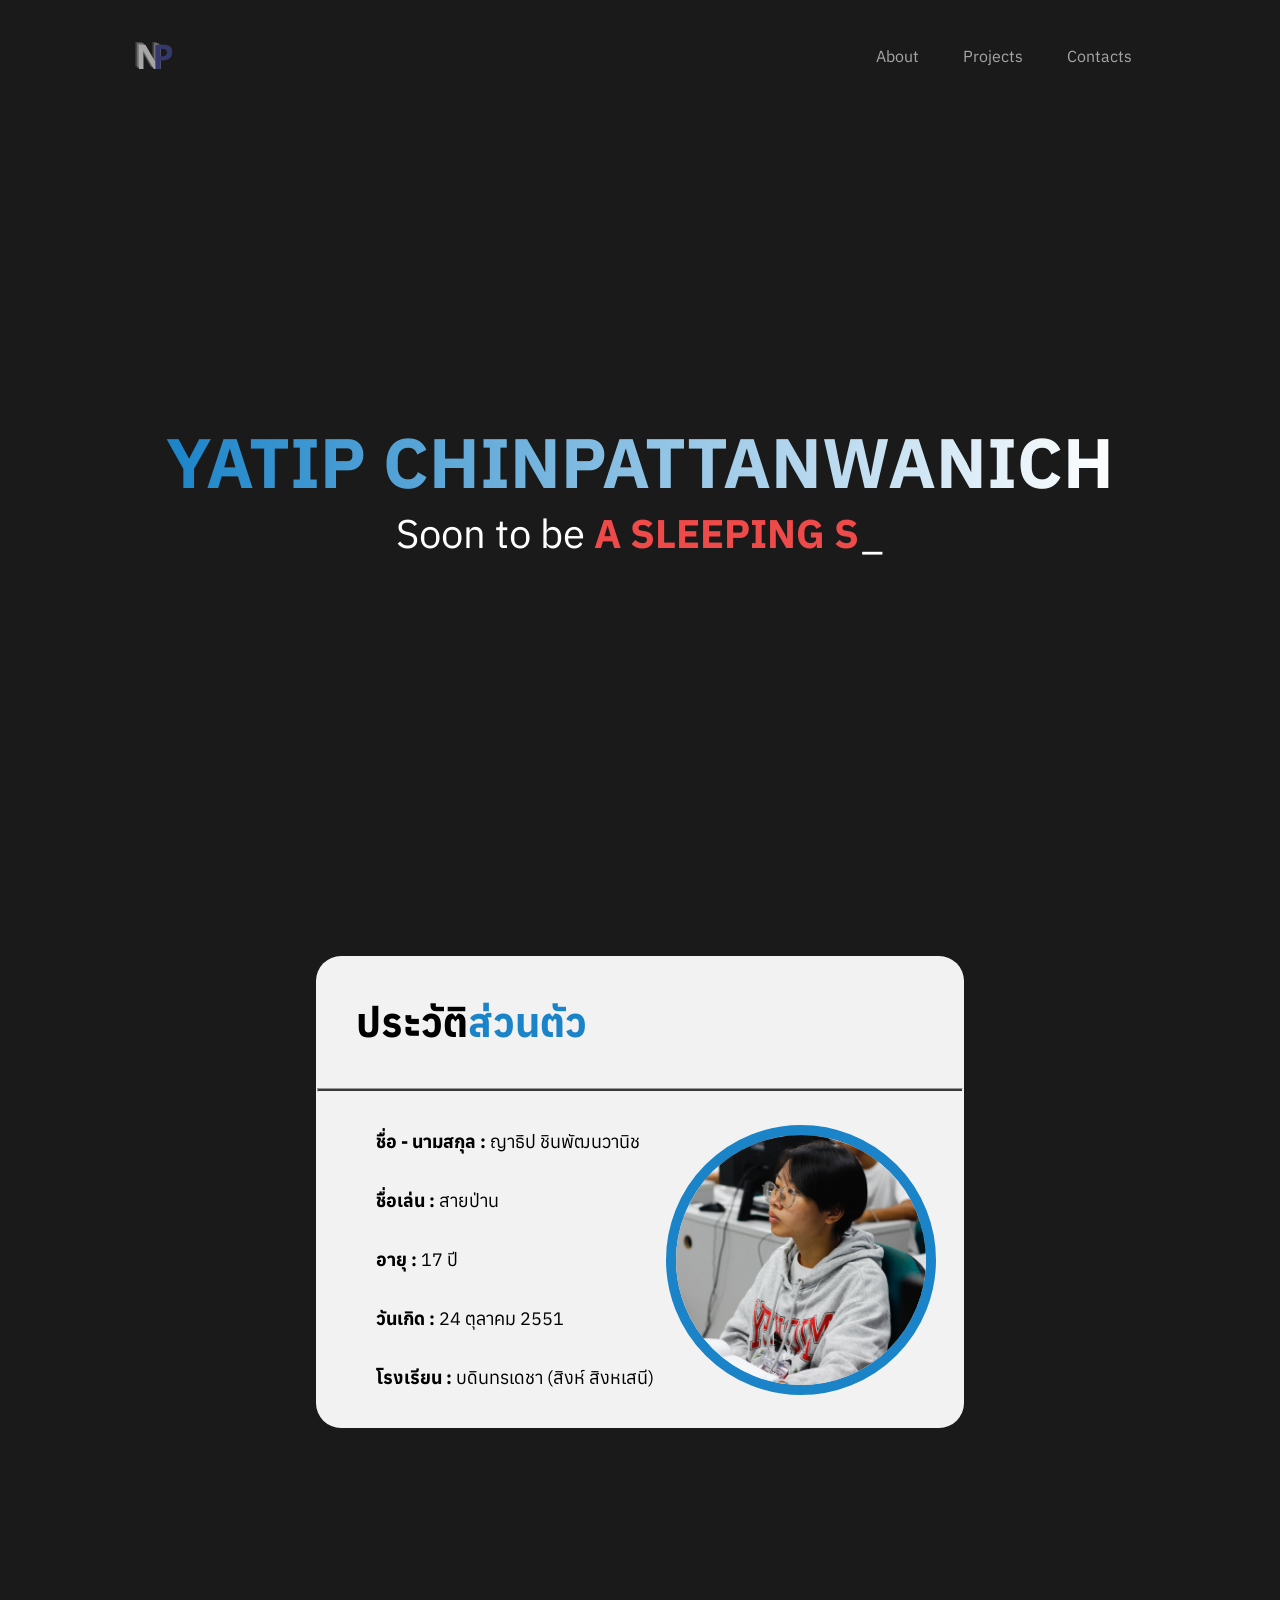
==== index.html @ 4dd7546b "create everything 1" ====
<!DOCTYPE html>
<html lang="en">
<head>
    <meta charset="UTF-8">
    <meta name="viewport" content="width=device-width, initial-scale=1.0">
    <link rel="stylesheet" href="./style.css">
    <title>ABOUT</title>
</head>
<body>
    <header>
        <img class = "logo" src="./Images/V1.svg" alt="Nooparnjang Logo">
        <nav>
            <ul class = "nav__links">
                <li class="forNav"><a href="./index.html" class = "forNav">About</a></li>
                <li class="forNav"><a href="./projects.html" class = "forNav">Projects</a></li>
                <li class="forNav"><a href="./contacts.html" class = "forNav">Contacts</a></li>
            </ul>
        </nav>
    </header>
    <div class = "forAll">
        <p id="myName">YATIP CHINPATTANWANICH</p>
        <p id = "myCareer">Soon to be <b id="full"></b></p>
    </div>

    <div class="forAll2">
        <div id="me">
            <p id="tua">ประวัติ<span style="color: #1B84C9;">ส่วนตัว</span></p>
            <hr class="han">
            <div id="infor">
                <div id="all_infor">
                    <p class="mewei">
                        <b>ชื่อ - นามสกุล :</b> ญาธิป ชินพัฒนวานิช
                    </p>
                    <p class="mewei">
                        <b>ชื่อเล่น :</b> สายป่าน
                    </p>
                    <p class="mewei">
                        <b>อายุ :</b> 17 ปี
                    </p>
                    <p class="mewei">
                        <b>วันเกิด :</b> 24 ตุลาคม 2551
                    </p>
                    <p class="mewei">
                        <b>โรงเรียน :</b> บดินทรเดชา (สิงห์ สิงหเสนี)
                    </p>
                </div>
                <img id="gu" src="./Images/GU.png" alt="Saiparn">
            </div>
            
        </div>
    </div>

    <script src="script2.js" type="module"></script>
</body>
</html>
---- style.css ----
@import url('https://fonts.googleapis.com/css2?family=Anuphan:wght@100..700&display=swap');

body {
    margin: 0;
    font-family: "Anuphan", sans-serif;
    background-image: linear-gradient(rgb(26, 26, 26) 100%, rgb(0, 0, 0) 0%);
}

.logo {
    cursor: pointer;
    width: 50px;
    height: 50px;
}

.forNav {
    font-size: 16px;
    color: #a6a6a6;
    text-decoration: none;

    transition: 0.1s ease-in;
}

.forNav:hover {
    color: #656565;
}

header {
    top: 0;
    display: flex;
    justify-content: space-between;
    align-items: center;
    padding: 30px 10%;
}

.nav__links {
    list-style: none;
}

.nav__links li {
    display: inline-block;
    padding: 0 20px;
}

.nav__links li a {
    transition: all 0.3s ease 0s;
}

.forAll {
    width: auto;
    height: 80vh;
    display: flex;
    flex-direction: column;
    justify-content: center;
    align-items: center;
}

.forAll2 {
    width: auto;
    height: 80vh;
    display: flex;
    flex-direction: row;
    justify-content: space-around;
    align-items: center;
    margin-bottom: 50px;
}

.forAll3 {
    width: auto;
    height: 80vh;
    display: flex;
    flex-direction: column;
    justify-content: center;
    align-items: center;
    gap: 20px;
}

#myName {
    margin-bottom: 0;
    font-size: 70px;
    font-weight: bold;
    background: linear-gradient(to right, #1B84C9, #fff);
    background-clip: text;
    color: transparent;
    text-align: center;
}

#myCareer {
    margin-top: 0;
    font-size: 40px;
    color: #fff;
    text-align: center;
}

#full {
    color: #EF4A4A;
}

.cursor{
  display: inline-block;
  margin-left: 2px;
  animation: blink 0.8s step-end infinite;
}

@keyframes blink{
  50% { opacity: 0; }
}

.proBox {
    width: 432px;
    height: 472px;
    background-color: #f2f2f2;
    border-radius: 25px;
    display: flex;
    align-items: center;
    flex-direction: column;
}

.proName {
    font-size: 40px;
    color: #000;
    font-weight: bold;
}

.nah {
    margin: 0;
    width: 430px;
    height: 2px;
    background-color: #3a3a3a;
}

.proDis {
    font-size: 40px;
    color: #2a2a2a;
    text-align: center;
    font-weight: bold;
}

#FFF {
    width: 202px;
    height: 46px;
    border-radius: 100px;
    border: none;
    background-color: #34386B;
    color: #f2f2f2;
    font-size: 24px;
    font-weight: bold;
    
    transition: 0.1s ease-in;
}

#FFF:hover {
    background-color: #a5a5a5;
    color: #34386B;
}

#Kinsud {
    width: 202px;
    height: 46px;
    border-radius: 100px;
    border: none;
    background-color: #34386B;
    color: #f2f2f2;
    font-size: 24px;
    font-weight: bold;
    
    transition: 0.1s ease-in;
}

#Kinsud:hover {
    background-color: #a5a5a5;
    color: #34386B;
}

#SB {
    width: 202px;
    height: 46px;
    border-radius: 100px;
    border: none;
    background-color: #34386B;
    color: #f2f2f2;
    font-size: 24px;
    font-weight: bold;

    transition: 0.1s ease-in;
}

#SB:hover {
    background-color: #a5a5a5;
    color: #34386B;
}

.butt {
    margin-top: 50px;
}

#me {
    width: 648px;
    height: 472px;
    background-color: #f2f2f2;
    border-radius: 25px;

    display: flex;
    flex-direction: column;
    justify-content: center;
    align-items: center;

    margin: 0;
    padding: 0;
}

.han {
    margin: 0;
    width: 644px;
    height: 2px;
    background-color: #3a3a3a;
}

#infor {
    height: auto;
    width: 648px;

    display: flex;
    flex-direction: row;
    align-items: center;
}

#all_infor {
    height: 336.4px;
    width: 350px;

    display: flex;
    flex-direction: column;
    justify-content:center;
    align-items: baseline;
}

#tua {
    font-size: 40px;
    font-weight: bold;
    padding-left: 40px;

    width: 608px;
}

#gu {
    width: 250px;
    height: 250px;
    border-radius: 100%;
    border: 10px solid #1B84C9;
}

.mewei {
    font-size: 18px;
    padding-left: 60px;
}

#colors {
    width: 202px;
    height: 46px;
    border-radius: 100px;
    border: none;
    background-color: #34386B;
    color: #f2f2f2;
    font-size: 24px;
    font-weight: bold;
    margin-left: 0;

    transition: 0.1s ease-in;
}

#colors:hover {
    background-color: #a5a5a5;
    color: #34386B;
}

.conbox {
    width: 1033px;
    height: 159px;

    display: flex;
    flex-direction: column;
    justify-content: baseline;
    align-items: center;

    padding: 0;
    margin: 0;
}

.con_name {
    width: 1033px;
    height: 65px;

    display: flex;
    flex-direction: row;
    justify-content: baseline;
    align-items: center;
    gap: 30px;

    padding: 0;
    margin: 0;
}

.con_name2 {
    width: 1033px;
    height: 65px;

    display: flex;
    flex-direction: row-reverse;
    justify-content: baseline;
    align-items: center;
    gap: 30px;

    padding: 0;
    margin: 0;
}

.con_logo {
    width: auto;
    height: 65px;
}

.con_ti {
    margin: 0;
    padding: 0;

    color: white;
    font-size: 40px;
    font-weight: bold;
}

#con_ig {
    width: 1033px;
    height: 74px;

    margin-top: 20px;

    display: flex;
    justify-content: center;
    align-items: center;

    border-radius: 10px;
    border: 1px solid white;
    background-color: rgba(255, 255, 255, 0);

    color: white;
    font-size: 40px;
    font-weight: bold;

    transition: 0.1s ease-in;
}

#con_line {
    width: 1033px;
    height: 74px;

    margin-top: 20px;

    display: flex;
    justify-content: center;
    align-items: center;

    border-radius: 10px;
    border: 1px solid white;
    background-color: rgba(255, 255, 255, 0);

    color: white;
    font-size: 40px;
    font-weight: bold;
    
    transition: 0.1s ease-in;
}

#con_gmail {
    width: 1033px;
    height: 74px;

    margin-top: 20px;

    display: flex;
    justify-content: center;
    align-items: center;

    border-radius: 10px;
    border: 1px solid white;
    background-color: rgba(255, 255, 255, 0);

    color: white;
    font-size: 40px;
    font-weight: bold;

    transition: 0.1s ease-in;
}

#con_ig:hover {
    border: none;
    background-color: #3a3a3a;
}

#con_line:hover {
    border: none;
    background-color: #3a3a3a;
}

#con_gmail:hover {
    border: none;
    background-color: #3a3a3a;
}
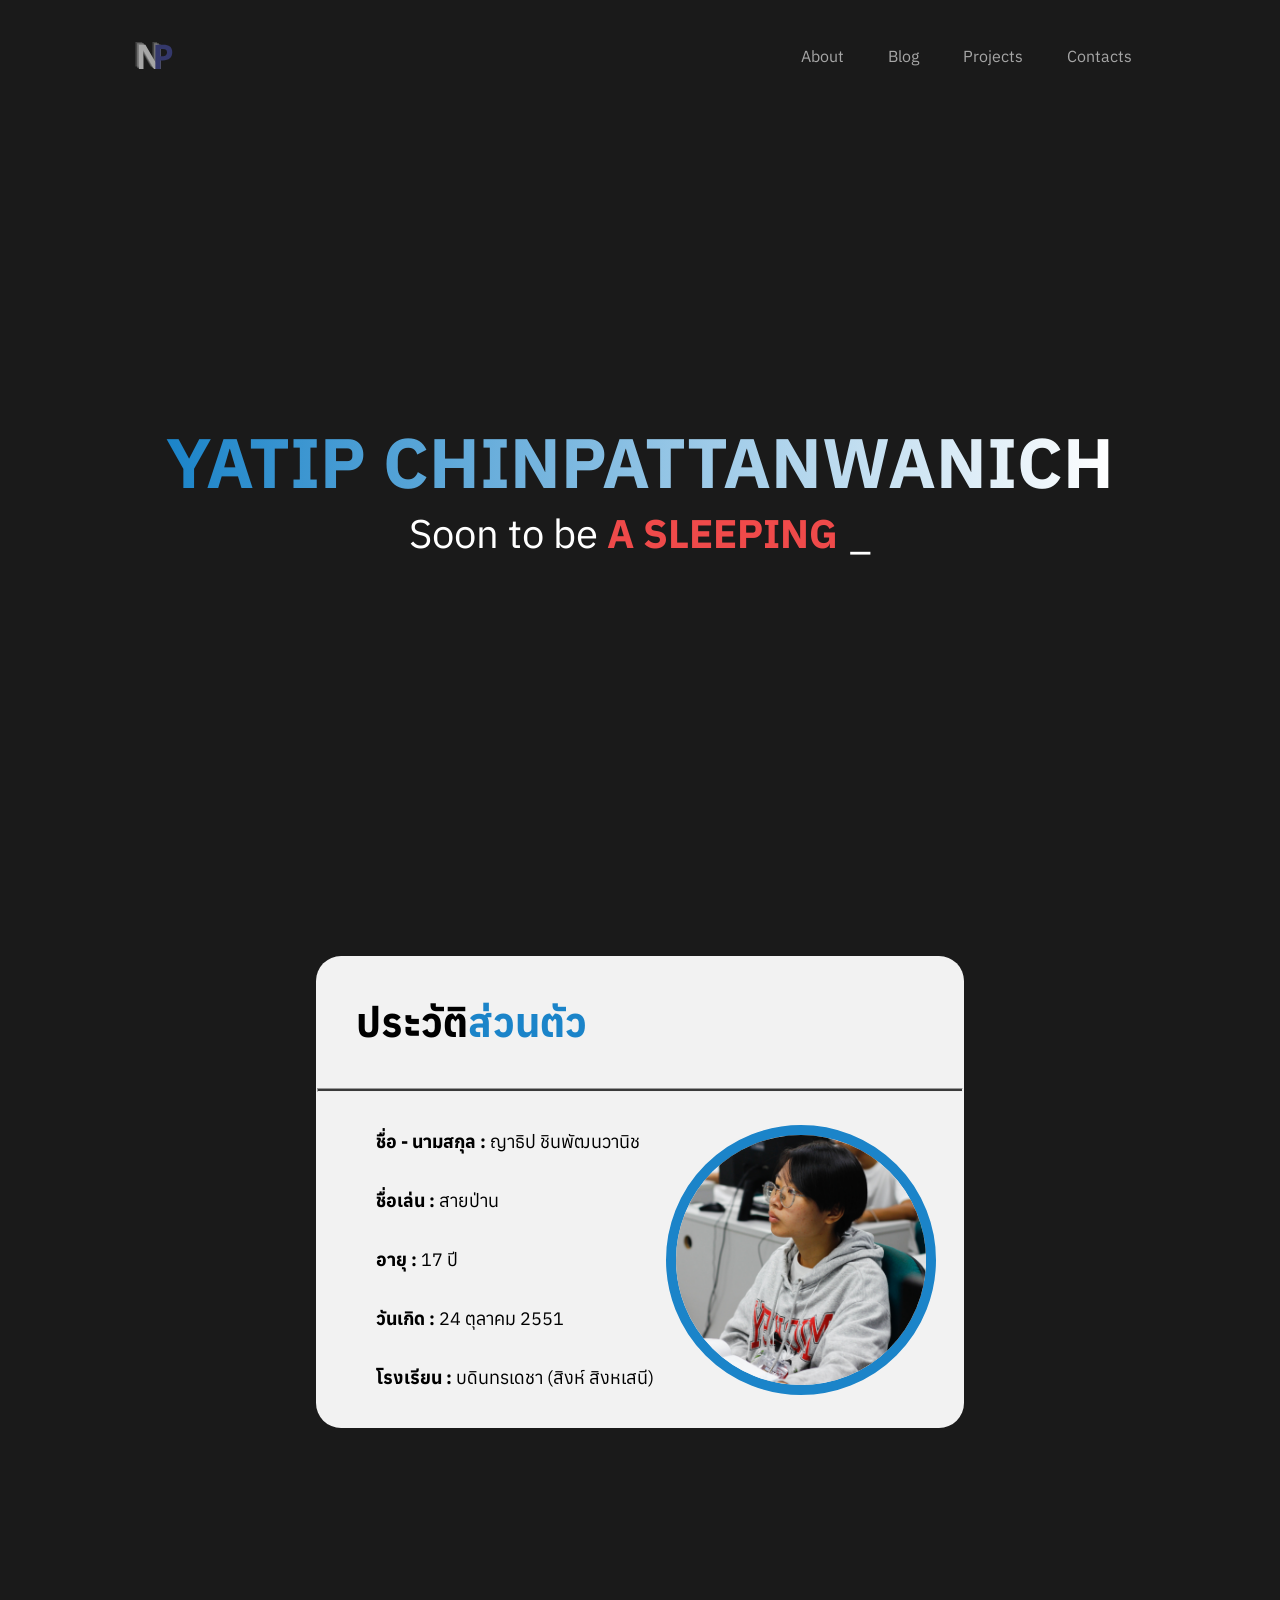
==== commit 0f081b82: "blog for วิทยาการคำนวณ 3 ใบงานที่ 3 ม.6 เทอม 1" ====
--- a/index.html
+++ b/index.html
@@ -12,6 +12,7 @@
         <nav>
             <ul class = "nav__links">
                 <li class="forNav"><a href="./index.html" class = "forNav">About</a></li>
+                <li class="forNav"><a href="./blogs.html" class = "forNav">Blog</a></li>
                 <li class="forNav"><a href="./projects.html" class = "forNav">Projects</a></li>
                 <li class="forNav"><a href="./contacts.html" class = "forNav">Contacts</a></li>
             </ul>
--- a/style.css
+++ b/style.css
@@ -72,6 +72,18 @@
     justify-content: center;
     align-items: center;
     gap: 20px;
+}
+
+.forAll4 {
+    width: auto;
+    height: 80vh;
+    display: flex;
+    flex-direction: column;
+    margin-top: 50px;
+    margin-left: 50px;
+    gap: 20px;
+
+    cursor: default;
 }
 
 #myName {
@@ -404,4 +416,34 @@
 #con_gmail:hover {
     border: none;
     background-color: #3a3a3a;
+}
+
+.blog_head {
+    margin: 0;
+    padding: 0;
+
+    color: white;
+    font-size: 40px;
+    font-weight: bold;
+}
+
+#blog_img {
+    width: 90vw;
+    height: auto;
+}
+
+.blog_text {
+    color: white;
+    font-size: 25px;
+    padding-right: 70px;
+}
+
+.blog_ol {
+    padding-top: 0;
+    margin-top: 0;
+}
+
+.blog_text_ol {
+    color: white;
+    font-size: 25px;
 }
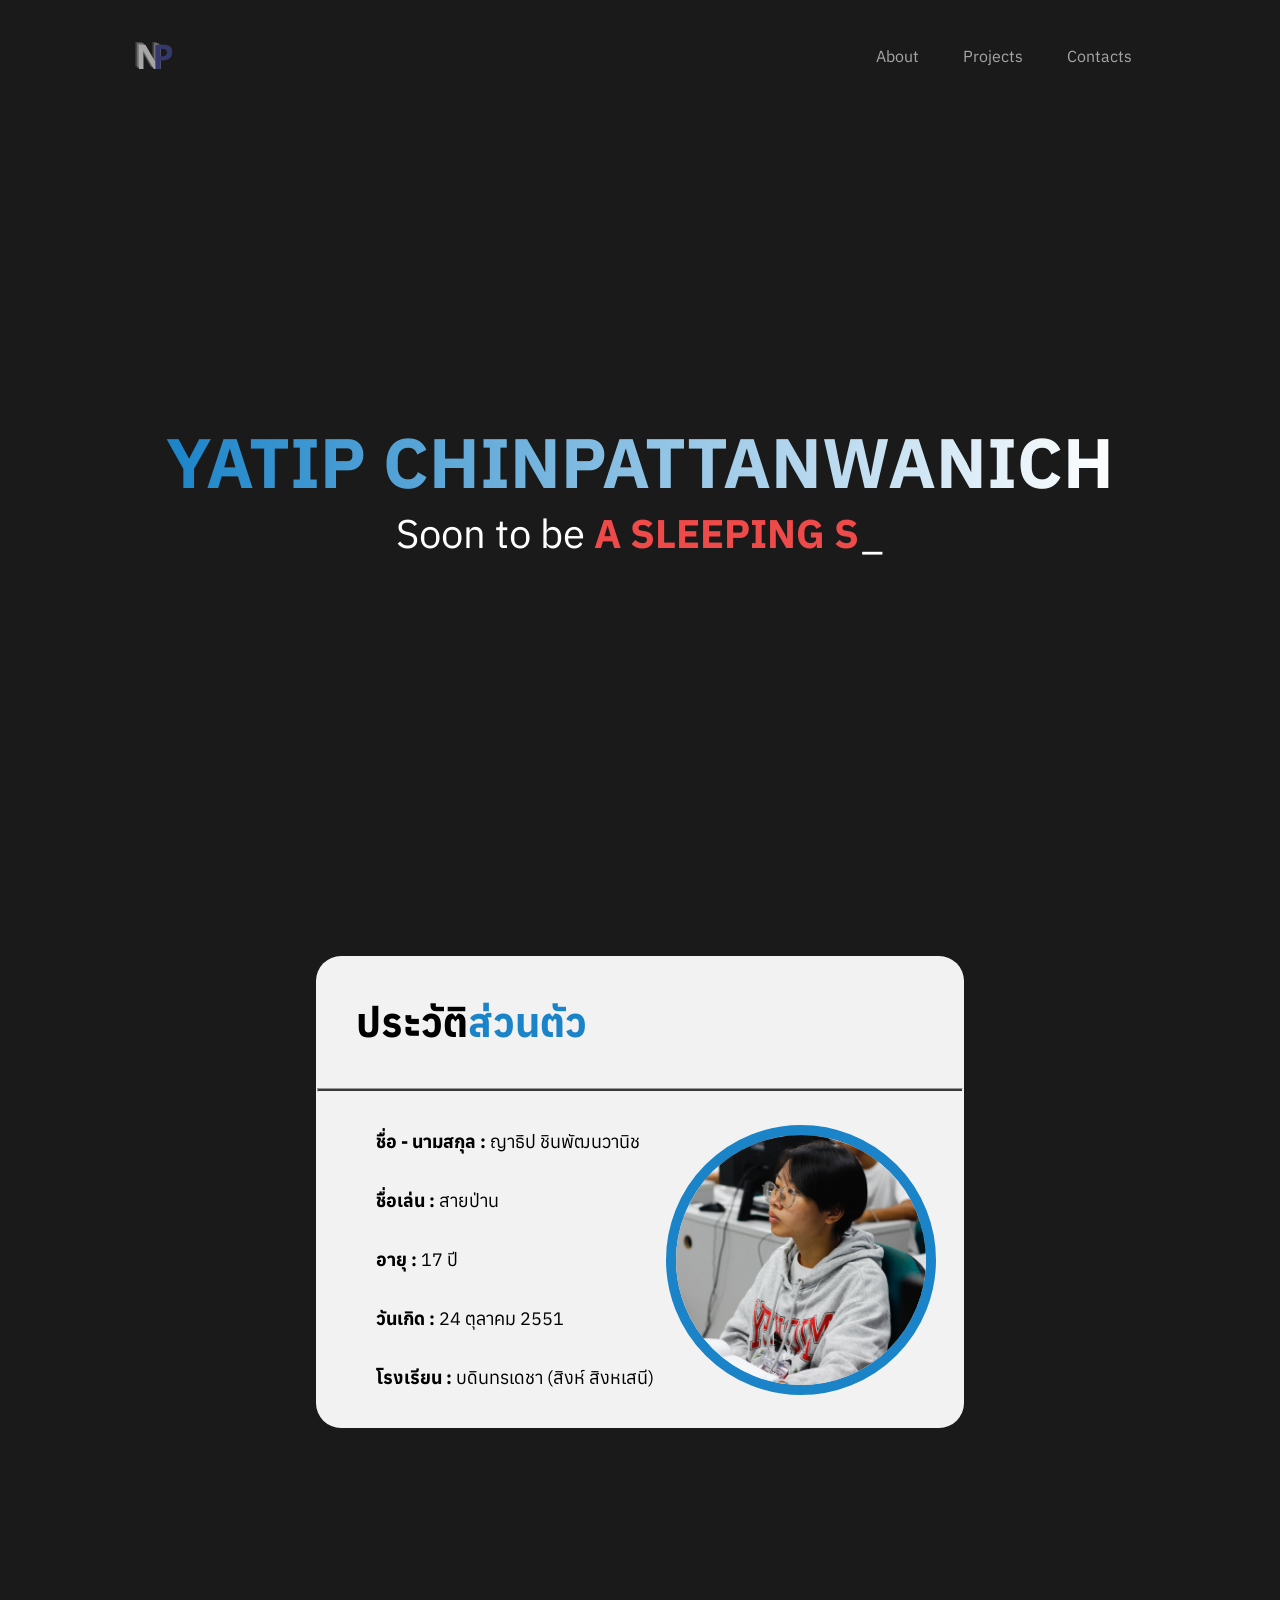
==== commit 49b43396: "remove blog nav" ====
--- a/index.html
+++ b/index.html
@@ -12,7 +12,6 @@
         <nav>
             <ul class = "nav__links">
                 <li class="forNav"><a href="./index.html" class = "forNav">About</a></li>
-                <li class="forNav"><a href="./blogs.html" class = "forNav">Blog</a></li>
                 <li class="forNav"><a href="./projects.html" class = "forNav">Projects</a></li>
                 <li class="forNav"><a href="./contacts.html" class = "forNav">Contacts</a></li>
             </ul>
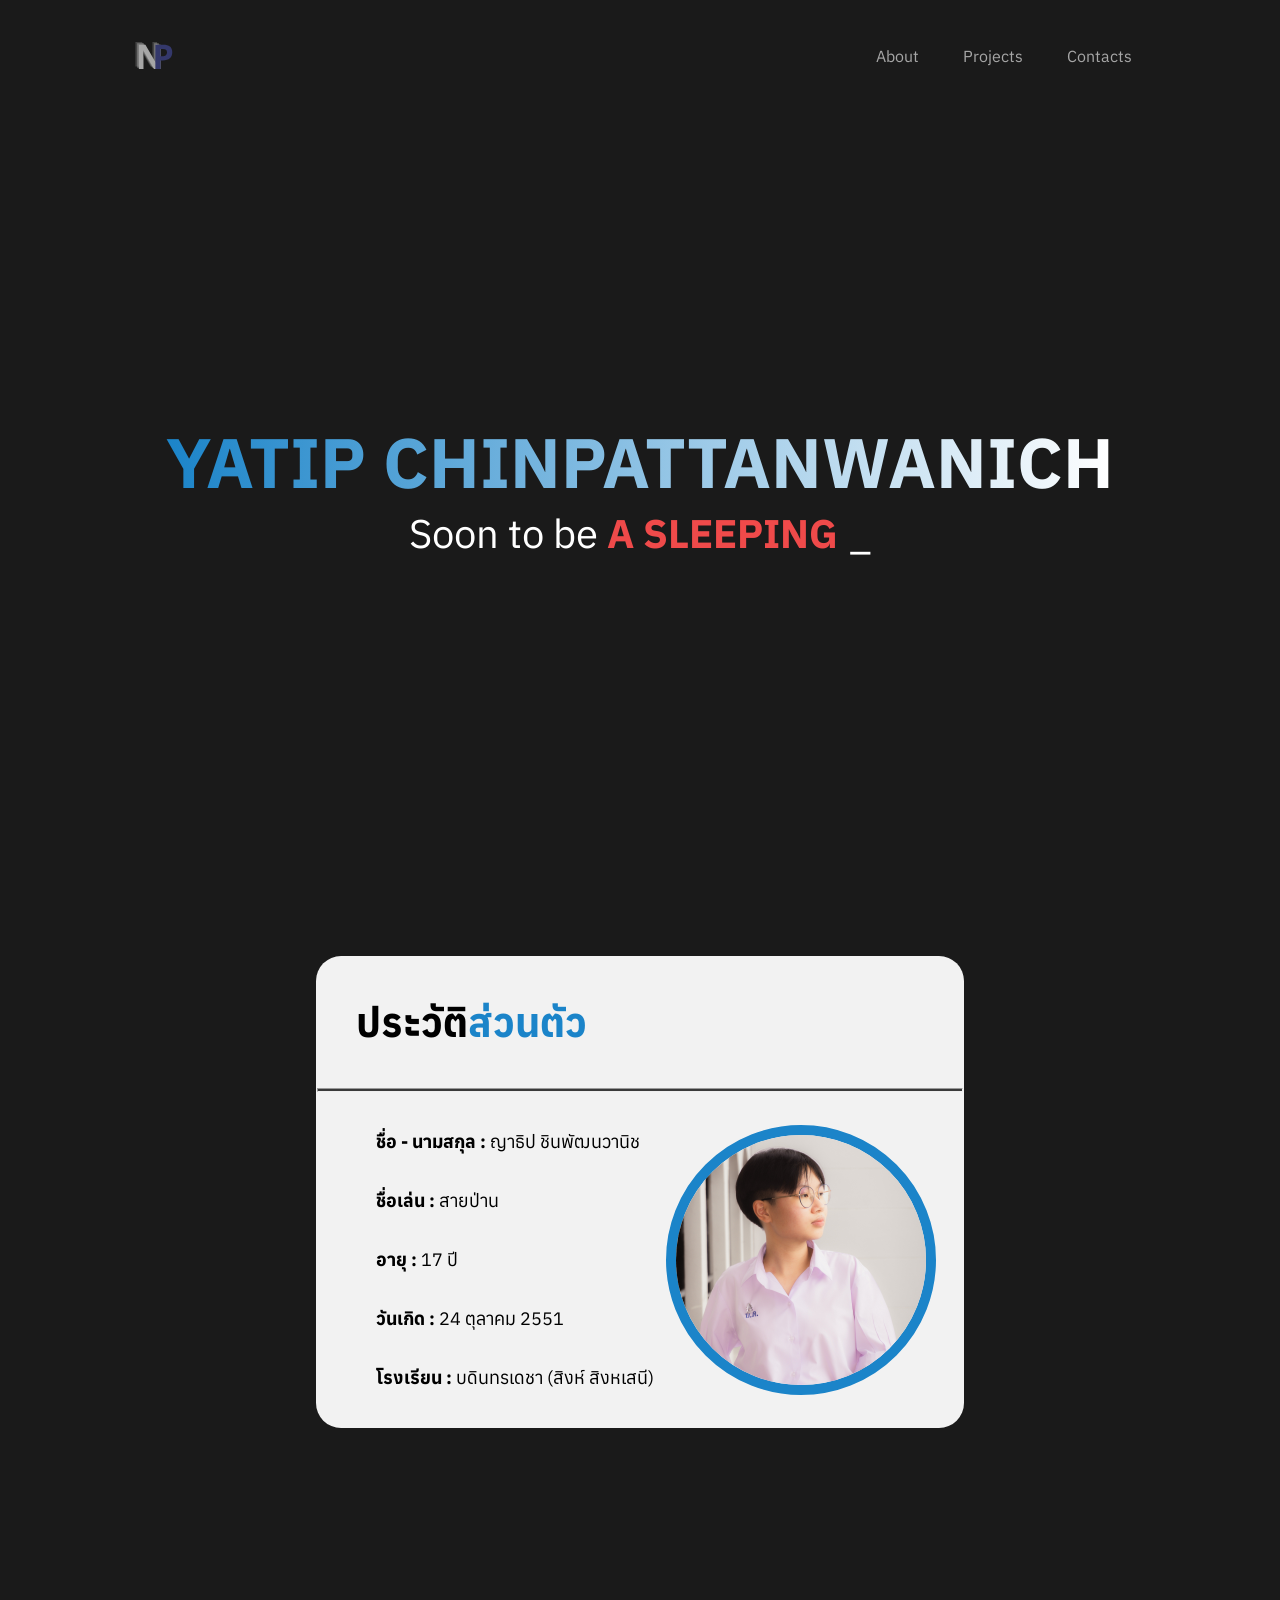
==== commit ad7f9911: "update picture 1" ====
--- a/index.html
+++ b/index.html
@@ -44,7 +44,7 @@
                         <b>โรงเรียน :</b> บดินทรเดชา (สิงห์ สิงหเสนี)
                     </p>
                 </div>
-                <img id="gu" src="./Images/GU.png" alt="Saiparn">
+                <img id="gu" src="./Images/GU.JPG" alt="Saiparn">
             </div>
             
         </div>
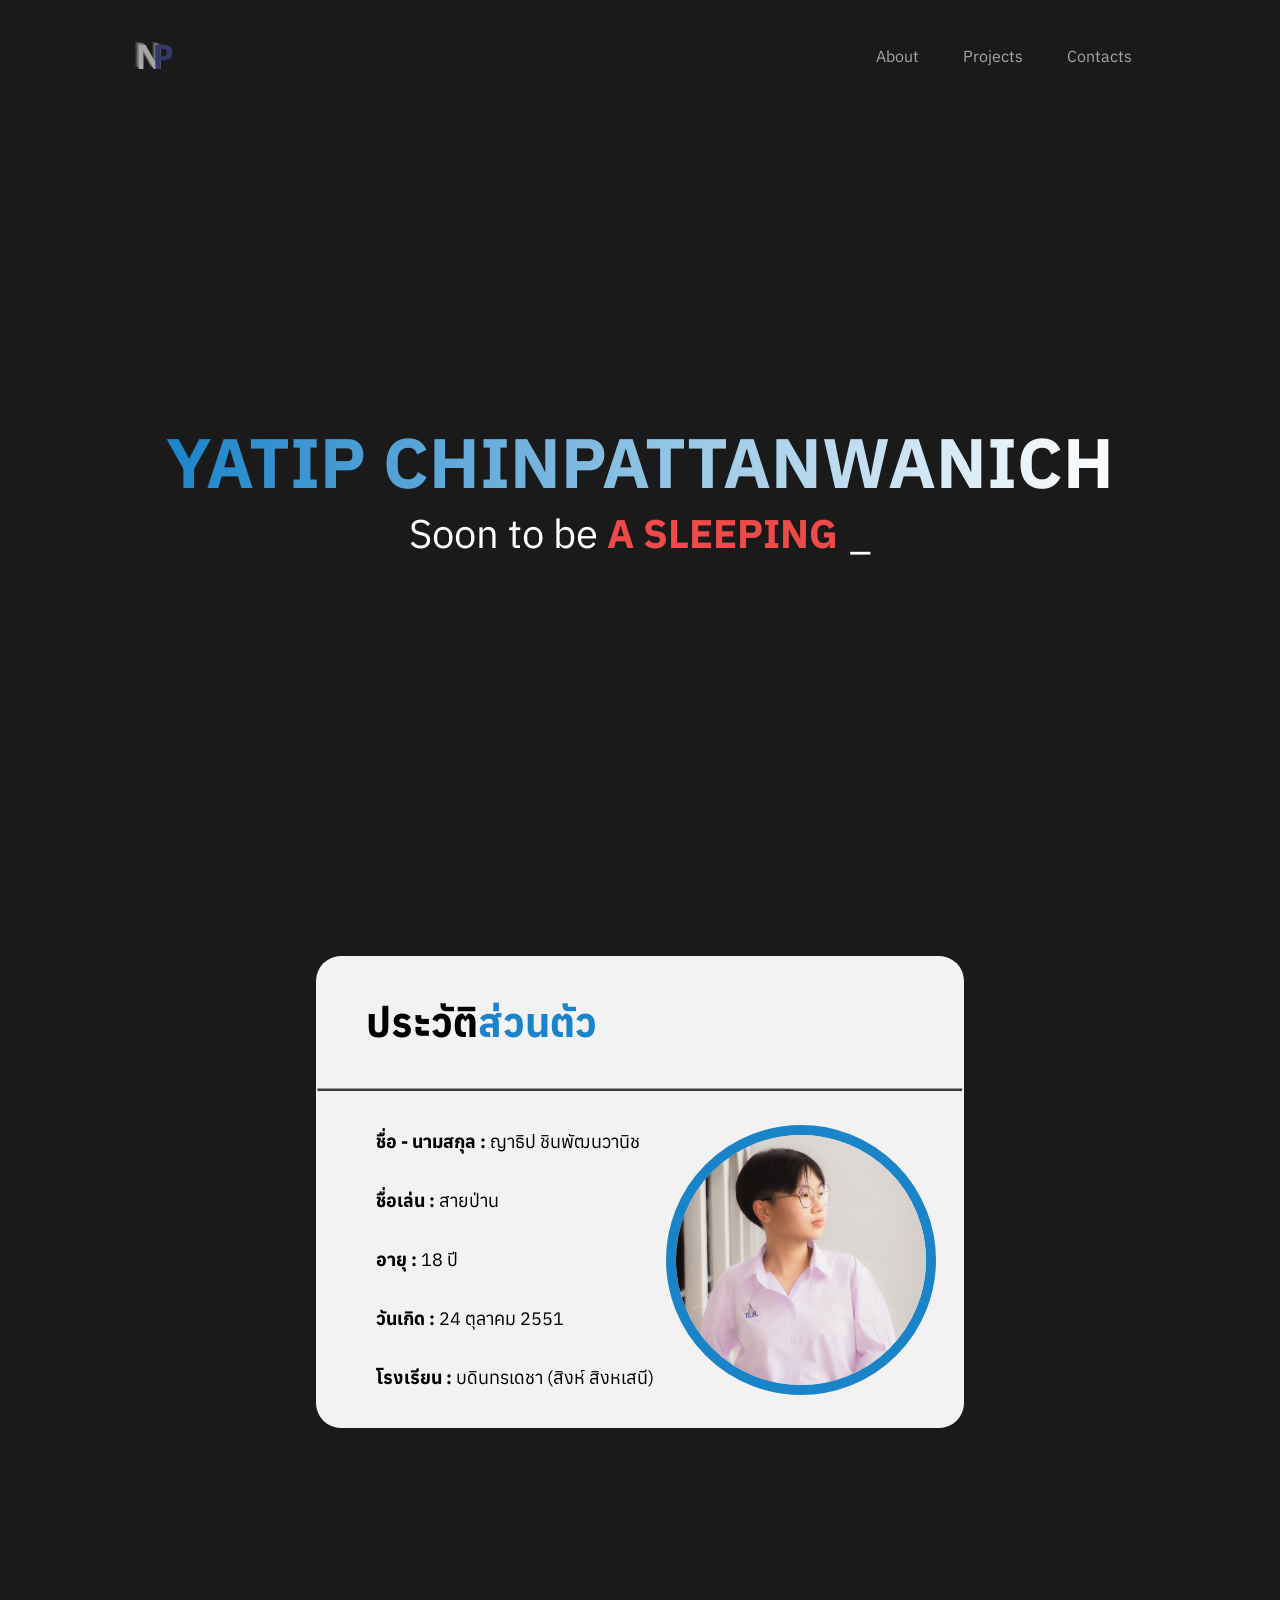
==== commit e3475340: "change age" ====
--- a/index.html
+++ b/index.html
@@ -35,7 +35,7 @@
                         <b>ชื่อเล่น :</b> สายป่าน
                     </p>
                     <p class="mewei">
-                        <b>อายุ :</b> 17 ปี
+                        <b>อายุ :</b> 18 ปี
                     </p>
                     <p class="mewei">
                         <b>วันเกิด :</b> 24 ตุลาคม 2551
--- a/style.css
+++ b/style.css
@@ -4,6 +4,7 @@
     margin: 0;
     font-family: "Anuphan", sans-serif;
     background-image: linear-gradient(rgb(26, 26, 26) 100%, rgb(0, 0, 0) 0%);
+    overflow-x: hidden;
 }
 
 .logo {
@@ -117,92 +118,97 @@
   50% { opacity: 0; }
 }
 
-.proBox {
-    width: 432px;
-    height: 472px;
-    background-color: #f2f2f2;
-    border-radius: 25px;
-    display: flex;
-    align-items: center;
-    flex-direction: column;
-}
-
-.proName {
-    font-size: 40px;
-    color: #000;
-    font-weight: bold;
-}
-
-.nah {
-    margin: 0;
-    width: 430px;
-    height: 2px;
-    background-color: #3a3a3a;
-}
-
-.proDis {
-    font-size: 40px;
-    color: #2a2a2a;
-    text-align: center;
-    font-weight: bold;
-}
-
-#FFF {
+.projectLink,
+.projectMore {
+    display: inline-flex;
+    justify-content: center;
+    align-items: center;
     width: 202px;
-    height: 46px;
+    min-height: 46px;
     border-radius: 100px;
     border: none;
     background-color: #34386B;
     color: #f2f2f2;
     font-size: 24px;
     font-weight: bold;
-    
+    text-decoration: none;
+    font-family: inherit;
+    cursor: pointer;
     transition: 0.1s ease-in;
 }
 
-#FFF:hover {
+.projectLink:hover,
+.projectMore:hover {
     background-color: #a5a5a5;
     color: #34386B;
 }
 
-#Kinsud {
+.projectDialog {
+    width: min(520px, calc(100% - 48px));
+    max-height: min(80vh, 640px);
+    padding: 24px;
+    border: 0;
+    border-radius: 16px;
+    color: #202020;
+    background: #f2f2f2;
+    box-sizing: border-box;
+}
+
+.projectDialog::backdrop {
+    background: rgba(0, 0, 0, 0.72);
+}
+
+.projectDialogHeader {
+    display: flex;
+    align-items: flex-start;
+    justify-content: space-between;
+    gap: 16px;
+}
+
+.projectDialogHeader h2 {
+    margin: 0;
+    font-size: clamp(24px, 5vw, 32px);
+    overflow-wrap: anywhere;
+}
+
+.projectDialogClose {
+    display: inline-flex;
+    align-items: center;
+    justify-content: center;
+    flex: 0 0 auto;
+    width: 40px;
+    height: 40px;
+    padding: 0;
+    border: 0;
+    border-radius: 50%;
+    color: #34386B;
+    background: transparent;
+    font-family: inherit;
+    font-size: 28px;
+    line-height: 1;
+    cursor: pointer;
+}
+
+.projectDialogClose:hover {
+    background: #e2e2e2;
+}
+
+.projectDialogDescription {
+    margin: 20px 0 24px;
+    font-size: 18px;
+    line-height: 1.6;
+    white-space: pre-line;
+    overflow-wrap: anywhere;
+}
+
+.projectDialogActions {
+    display: flex;
+    justify-content: center;
+}
+
+.projectDialogLink {
     width: 202px;
-    height: 46px;
-    border-radius: 100px;
-    border: none;
-    background-color: #34386B;
-    color: #f2f2f2;
-    font-size: 24px;
-    font-weight: bold;
-    
-    transition: 0.1s ease-in;
-}
-
-#Kinsud:hover {
-    background-color: #a5a5a5;
-    color: #34386B;
-}
-
-#SB {
-    width: 202px;
-    height: 46px;
-    border-radius: 100px;
-    border: none;
-    background-color: #34386B;
-    color: #f2f2f2;
-    font-size: 24px;
-    font-weight: bold;
-
-    transition: 0.1s ease-in;
-}
-
-#SB:hover {
-    background-color: #a5a5a5;
-    color: #34386B;
-}
-
-.butt {
-    margin-top: 50px;
+    box-sizing: border-box;
 }
 
 #me {
@@ -249,7 +255,7 @@
 #tua {
     font-size: 40px;
     font-weight: bold;
-    padding-left: 40px;
+    padding-left: 60px;
 
     width: 608px;
 }
@@ -446,4 +452,354 @@
 .blog_text_ol {
     color: white;
     font-size: 25px;
+}
+
+.projectGrid {
+    height: auto;
+    min-height: 80vh;
+    padding: 32px 5%;
+    box-sizing: border-box;
+    display: grid;
+    grid-template-columns: repeat(3, minmax(0, 1fr));
+    justify-content: center;
+    align-items: stretch;
+    align-content: start;
+    justify-items: center;
+    gap: 24px;
+}
+
+.projectGrid .proBox {
+    width: 100%;
+    max-width: 432px;
+    height: auto;
+    min-height: 240px;
+    padding: 24px;
+    box-sizing: border-box;
+    background-color: #f2f2f2;
+    border-radius: 25px;
+    display: flex;
+    align-items: center;
+    flex-direction: column;
+}
+
+.projectGrid .proName {
+    font-size: clamp(24px, 2.2vw, 32px);
+    color: #000;
+    font-weight: bold;
+    text-align: center;
+    overflow-wrap: anywhere;
+}
+
+.projectGrid .nah {
+    margin: 0;
+    width: 100%;
+    height: 2px;
+    flex: 0 0 2px;
+    background-color: #3a3a3a;
+}
+
+.projectGrid .butt {
+    margin-top: auto;
+    padding-top: 32px;
+}
+
+@media (max-width: 1350px) {
+    .forAll2:not(.projectGrid) {
+        height: auto;
+        min-height: 80vh;
+        padding: 32px 5%;
+        box-sizing: border-box;
+        gap: 24px;
+        flex-wrap: wrap;
+        justify-content: center;
+    }
+}
+
+@media (max-width: 900px) {
+    .projectGrid {
+        grid-template-columns: repeat(2, minmax(0, 1fr));
+    }
+
+    header {
+        padding: 20px 5%;
+        gap: 12px;
+    }
+
+    nav {
+        flex: 1;
+        min-width: 0;
+    }
+
+    .nav__links {
+        width: 100%;
+        margin: 0;
+        padding: 0;
+        display: flex;
+        flex-wrap: wrap;
+        justify-content: flex-end;
+        gap: 8px;
+    }
+
+    .nav__links li {
+        padding: 0 10px;
+        white-space: nowrap;
+    }
+
+    #myName {
+        max-width: 100%;
+        font-size: clamp(36px, 6vw, 58px);
+        line-height: 1.15;
+        text-wrap: balance;
+    }
+
+    .forAll3 {
+        height: auto;
+        min-height: 80vh;
+        padding: 32px 5%;
+        box-sizing: border-box;
+        gap: 24px;
+        align-items: center;
+    }
+
+    #me {
+        width: min(100%, 648px);
+        height: auto;
+        padding: 24px;
+        box-sizing: border-box;
+    }
+
+    .han,
+    #infor {
+        width: 100%;
+    }
+
+    #infor {
+        height: auto;
+        justify-content: center;
+        gap: 16px;
+        min-width: 0;
+    }
+
+    #all_infor {
+        width: min(100%, 350px);
+        height: auto;
+        min-width: 0;
+        flex: 1;
+        padding-top: 1.5rem;
+    }
+
+    #tua {
+        width: 100%;
+        max-width: 100%;
+        padding-left: 0;
+        box-sizing: border-box;
+        align-self: flex-start;
+        text-align: left;
+        padding-left: 2rem;
+    }
+
+    .mewei {
+        padding-left: 2rem;
+    }
+
+    #gu {
+        width: clamp(160px, 25vw, 250px);
+        height: auto;
+        aspect-ratio: 1;
+        box-sizing: border-box;
+        flex-shrink: 0;
+        margin-right: 2.5rem;
+    }
+
+    .conbox,
+    .con_name,
+    .con_name2,
+    #con_ig,
+    #con_line,
+    #con_gmail {
+        width: 100%;
+        max-width: 1033px;
+        box-sizing: border-box;
+    }
+
+    .conbox {
+        height: auto;
+    }
+
+    #con_ig,
+    #con_line,
+    #con_gmail {
+        min-height: 74px;
+        height: auto;
+        padding: 10px;
+        overflow-wrap: anywhere;
+    }
+
+    .forAll4 {
+        height: auto;
+        margin: 32px 5%;
+        min-width: 0;
+    }
+
+    #blog_img {
+        max-width: 100%;
+    }
+
+    .blog_text {
+        padding-right: 0;
+    }
+}
+
+@media (max-width: 600px) {
+    .projectGrid {
+        grid-template-columns: minmax(0, 1fr);
+    }
+
+    .projectGrid .proBox {
+        min-height: 220px;
+        padding: 20px;
+    }
+
+    .projectGrid .proName {
+        font-size: clamp(24px, 7vw, 30px);
+    }
+
+    .projectGrid .butt {
+        padding-top: 16px;
+    }
+
+    header {
+        flex-direction: row;
+        justify-content: space-between;
+        align-items: center;
+        padding: 12px 5%;
+        gap: 6px;
+    }
+
+    .logo {
+        flex: 0 0 50px;
+    }
+
+    nav {
+        width: auto;
+        flex: 1;
+    }
+
+    .nav__links {
+        flex-wrap: nowrap;
+        justify-content: flex-end;
+        gap: 0;
+    }
+
+    .nav__links li {
+        padding: 0 clamp(3px, 1.2vw, 8px);
+    }
+
+    .forNav {
+        font-size: clamp(12px, 3.8vw, 16px);
+    }
+
+    .forAll {
+        height: auto;
+        min-height: 90vh;
+        padding: 16px 5%;
+        box-sizing: border-box;
+    }
+
+    #myName {
+        width: 100%;
+        max-width: 100%;
+        font-size: clamp(18px, 6.2vw, 38px);
+        line-height: 1.15;
+        overflow-wrap: normal;
+        text-wrap: balance;
+    }
+
+    #myCareer {
+        max-width: 100%;
+        font-size: clamp(18px, 4.5vw, 30px);
+    }
+
+    .forAll2,
+    .forAll3 {
+        min-height: 0;
+        padding: 24px 5%;
+        margin-bottom: 0;
+    }
+
+    #me {
+        padding: 20px 16px;
+    }
+
+    #tua {
+        font-size: clamp(22px, 7vw, 32px);
+    }
+
+    #infor {
+        flex-direction: row;
+        align-items: center;
+        gap: 10px;
+    }
+
+    #all_infor {
+        width: auto;
+        min-width: 0;
+        flex: none;
+        flex: 1;
+        align-items: flex-start;
+        padding-top: 1.5rem;
+    }
+
+    .mewei {
+        font-size: 14px;
+        text-align: left;
+    }
+
+    #gu {
+        width: clamp(96px, 32vw, 150px);
+        flex-shrink: 0;
+        margin-right: 2.5rem;
+    }
+
+    .con_name,
+    .con_name2 {
+        height: 56px;
+        gap: 16px;
+    }
+
+    .con_logo {
+        height: 48px;
+    }
+
+    .con_ti {
+        font-size: 30px;
+    }
+
+    #con_ig,
+    #con_line,
+    #con_gmail {
+        min-height: 60px;
+        margin-top: 12px;
+        font-size: clamp(16px, 4.5vw, 24px);
+    }
+
+    .forAll4 {
+        margin: 24px 5%;
+        gap: 16px;
+    }
+
+    .blog_head {
+        font-size: clamp(24px, 7vw, 30px);
+    }
+
+    .blog_text,
+    .blog_text_ol {
+        font-size: 18px;
+        line-height: 1.6;
+        overflow-wrap: anywhere;
+    }
+
+    .blog_ol {
+        padding-left: 24px;
+    }
 }
